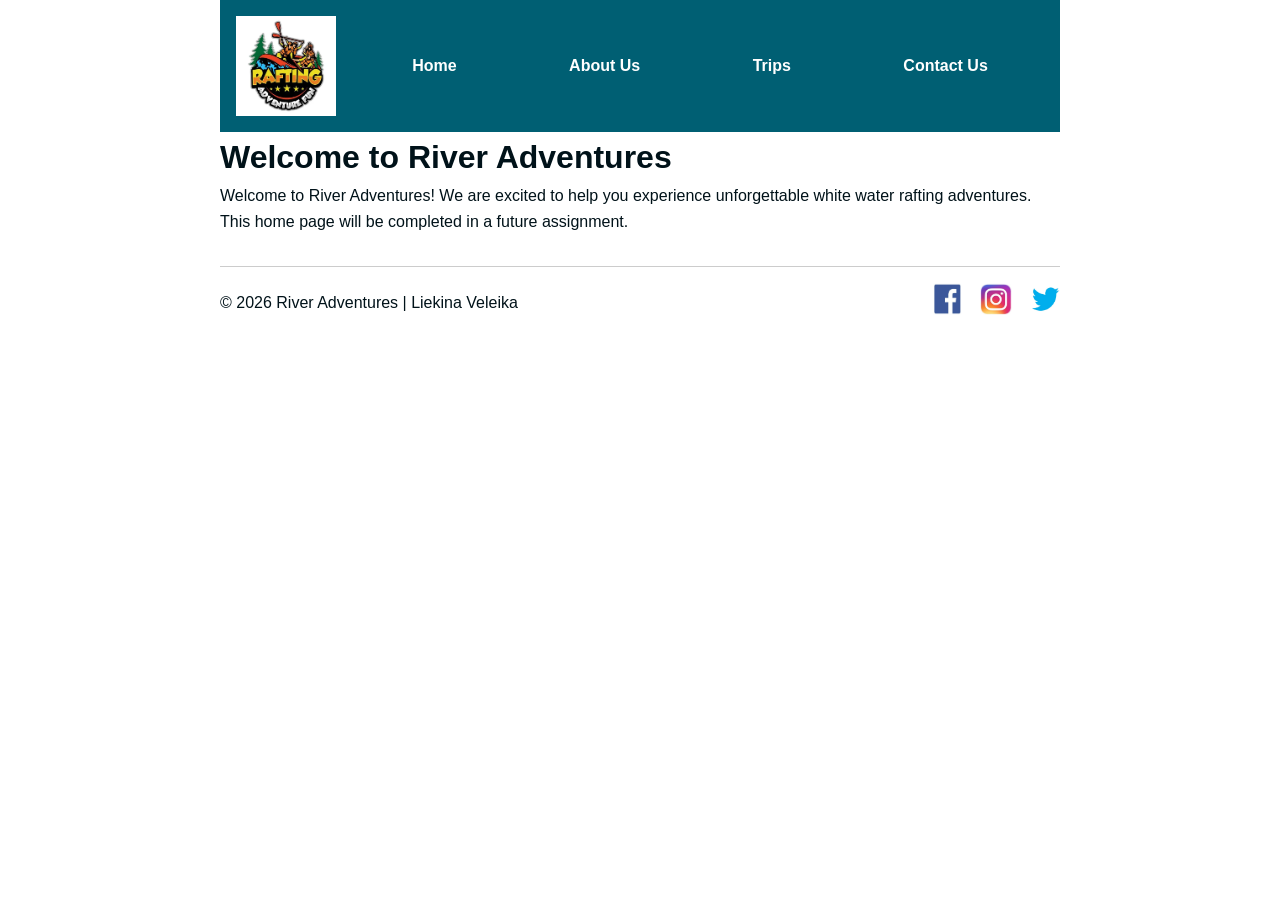
==== wwr/index.html @ 4239fdeb "Fix wwr folder tracking" ====
<!DOCTYPE html>
<html lang="en">

<head>
    <meta charset="UTF-8">
    <meta name="viewport" content="width=device-width, initial-scale=1.0">

    <title>River Adventures | Home</title>

    <meta name="description" content="Welcome to River Adventures, your destination for exciting white water rafting adventures.">

    <meta name="author" content="Lea Mei Vaka Tu'ipulotu">

    <link rel="stylesheet" href="styles/rafting.css">
</head>

<body>

<header>

    <img src="imagies/logo.png" alt="River Adventures Logo">

    <nav>
        <a href="index.html">Home</a>
        <a href="about.html">About Us</a>
        <a href="trips.html">Trips</a>
        <a href="contact.html">Contact Us</a>
    </nav>

</header>

<main>

    <h1>Welcome to River Adventures</h1>

    <p>
        Welcome to River Adventures! We are excited to help you experience
        unforgettable white water rafting adventures.
    </p>

    <p>
        This home page will be completed in a future assignment.
    </p>

</main>

<footer>

    <p>&copy; 2026 River Adventures | Liekina Veleika</p>

    <nav class="socialmedia">
        <a href="https://facebook.com">
            <img src="imagies/facebook.jpg" alt="Facebook">
        </a>

        <a href="https://instagram.com">
            <img src="imagies/insta.jpg" alt="Instagram">
        </a>

        <a href="https://twitter.com">
            <img src="imagies/twitter.jpg" alt="Twitter">
        </a>
    </nav>

</footer>

</body>
</html>
---- wwr/styles/rafting.css ----
:root {
    --primary-color: #005f73;
    --secondary-color: #0a9396;
    --accent1-color: #001219;
    --accent2-color: #94d2bd;

    --heading-font: Georgia, serif;
    --body-font: Arial, Helvetica, sans-serif;
}

* {
    margin: 0;
    padding: 0;
    box-sizing: border-box;
}

body {
    font-family: var(--body-font);
    color: var(--accent1-color);
    line-height: 1.6;
}

header,
main,
footer {
    width: 840px;
    margin: 0 auto;
}

header {
    display: grid;
    grid-template-columns: 120px 1fr;
    align-items: center;
    background-color: var(--primary-color);
    padding: 1rem;
}

header img {
    width: 100px;
}

nav {
    display: flex;
    justify-content: space-around;
}

nav a {
    color: white;
    text-decoration: none;
    font-weight: bold;
}

.hero {
    position: relative;
    margin-bottom: 2rem;
}

.hero img {
    display: block;
    width: 100%;
    height: auto;
}

.hero h1 {
    position: absolute;
    top: 20px;
    width: 100%;
    text-align: center;
    color: white;
    background-color: rgba(0, 0, 0, 0.6);
    padding: 1rem;
}

.hero article {
    position: absolute;
    bottom: 20px;
    left: 20px;
    right: 20px;
    background-color: rgba(148, 210, 189, 0.9);
    padding: 1rem;
}

.hero article img {
    float: right;
    width: 150px;
    margin-left: 1rem;
}

.history {
    padding: 2rem 0;
}

.history h2 {
    text-align: center;
    margin-bottom: 1rem;
}

.adventures {
    display: flex;
    justify-content: center;
    flex-wrap: wrap;
    gap: 20px;
    text-align: center;
    padding: 2rem 0;
}

.adventures h2 {
    width: 100%;
    margin-bottom: 1rem;
}

.adventures figure {
    width: 250px;
    margin: 0;
}

.adventures img {
    width: 250px;
    height: 180px;
    object-fit: cover;
    display: block;
    border-radius: 8px;
}

.adventures figcaption {
    margin-top: 8px;
    font-weight: bold;
}

footer {
    display: flex;
    justify-content: space-between;
    align-items: center;
    margin: 2rem auto;
    padding: 1rem 0;
    border-top: 1px solid #ccc;
}

.socialmedia {
    display: flex;
    gap: 1rem;
}

.socialmedia img {
    width: 32px;
    height: 32px;
}

.socialmedia a {
    text-decoration: none;
}
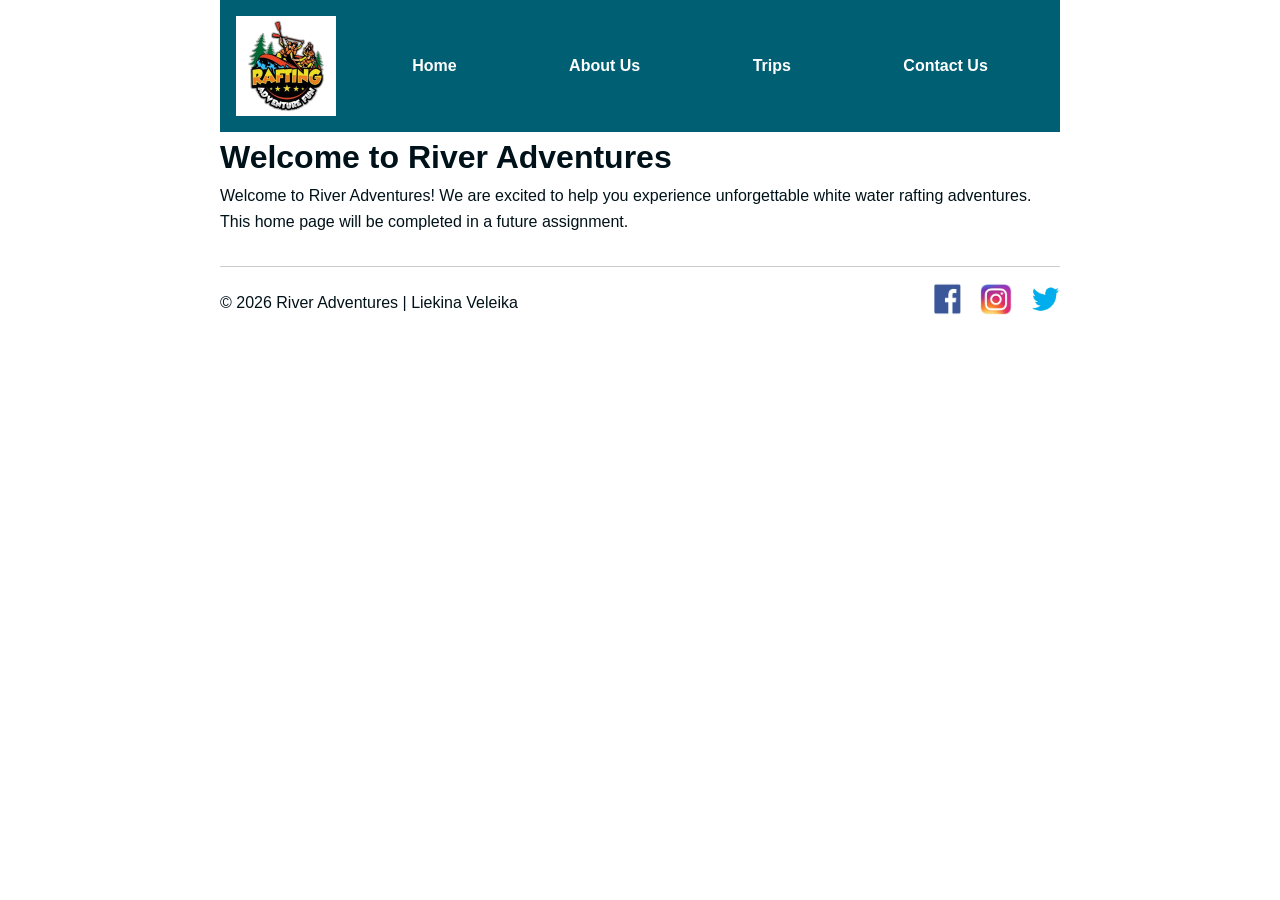
==== commit fa699d98: "Update profile photo" ====
--- a/wwr/index.html
+++ b/wwr/index.html
@@ -18,7 +18,7 @@
 
 <header>
 
-    <img src="imagies/logo.png" alt="River Adventures Logo">
+    <img src="images/logo.png" alt="River Adventures Logo">
 
     <nav>
         <a href="index.html">Home</a>
@@ -50,15 +50,15 @@
 
     <nav class="socialmedia">
         <a href="https://facebook.com">
-            <img src="imagies/facebook.jpg" alt="Facebook">
+            <img src="images/facebook.jpg" alt="Facebook">
         </a>
 
         <a href="https://instagram.com">
-            <img src="imagies/insta.jpg" alt="Instagram">
+            <img src="images/insta.jpg" alt="Instagram">
         </a>
 
         <a href="https://twitter.com">
-            <img src="imagies/twitter.jpg" alt="Twitter">
+            <img src="images/twitter.jpg" alt="Twitter">
         </a>
     </nav>
 
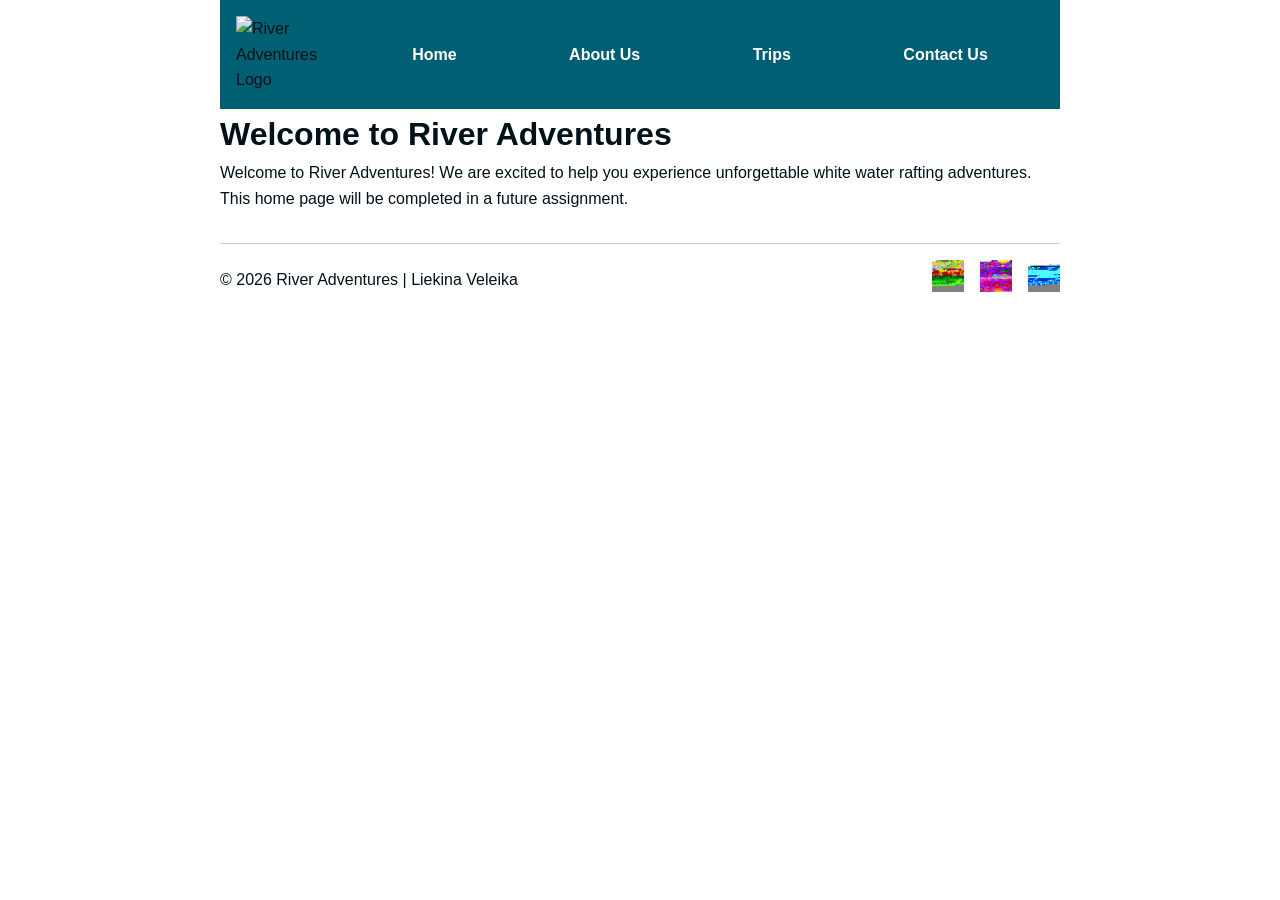
==== commit 5f2a69fa: "Change imagies folder name to images" ====
--- a/wwr/index.html
+++ b/wwr/index.html
@@ -65,4 +65,4 @@
 </footer>
 
 </body>
-</html>+</html>
--- a/wwr/styles/rafting.css
+++ b/wwr/styles/rafting.css
@@ -148,4 +148,4 @@
 
 .socialmedia a {
     text-decoration: none;
-}+}
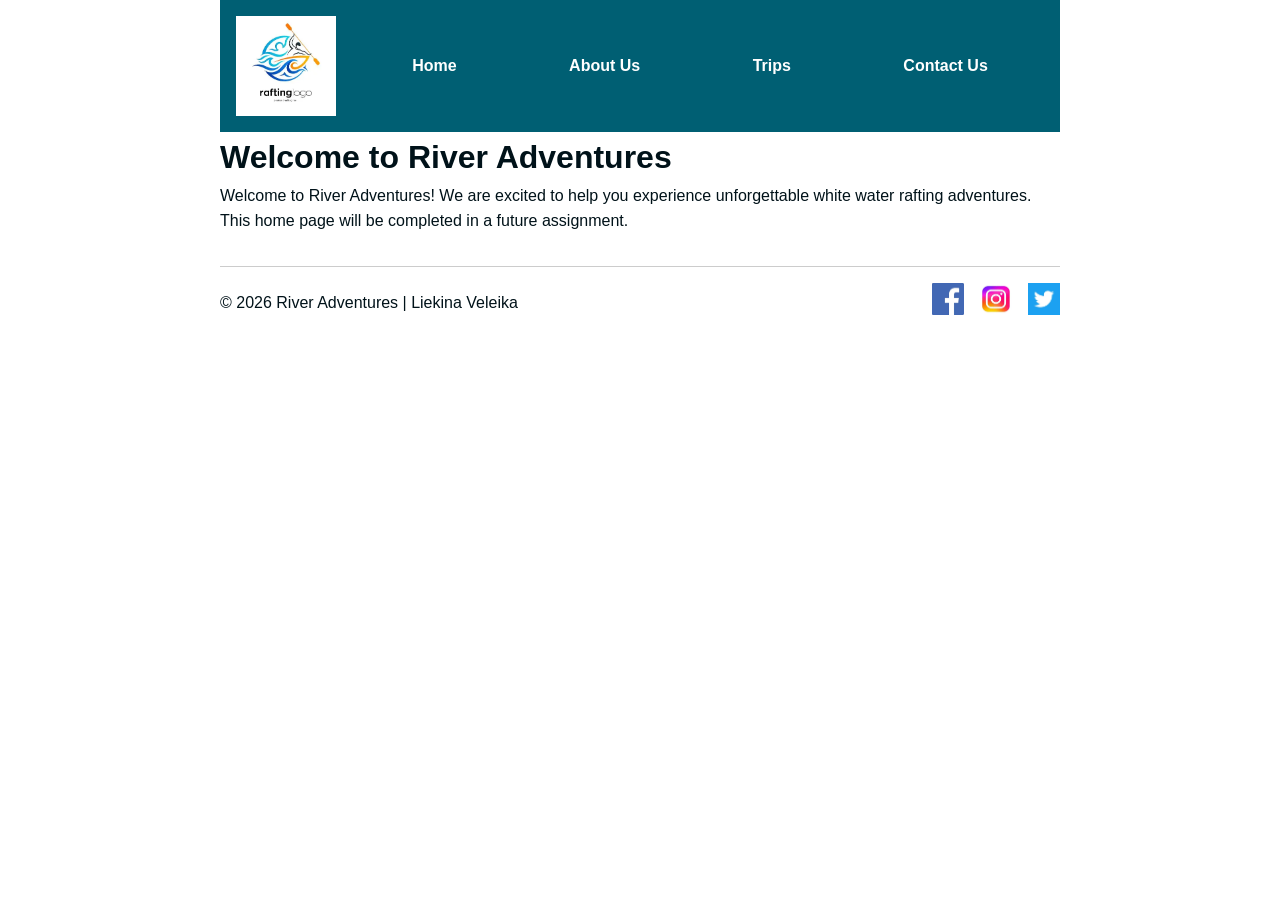
==== commit d14da3c9: "Replace rafting photos" ====
--- a/wwr/index.html
+++ b/wwr/index.html
@@ -50,15 +50,15 @@
 
     <nav class="socialmedia">
         <a href="https://facebook.com">
-            <img src="images/facebook.jpg" alt="Facebook">
+            <img src="images/facebook.png" alt="Facebook">
         </a>
 
         <a href="https://instagram.com">
-            <img src="images/insta.jpg" alt="Instagram">
+            <img src="images/instagram.png" alt="Instagram">
         </a>
 
         <a href="https://twitter.com">
-            <img src="images/twitter.jpg" alt="Twitter">
+            <img src="images/twitter.png" alt="Twitter">
         </a>
     </nav>
 
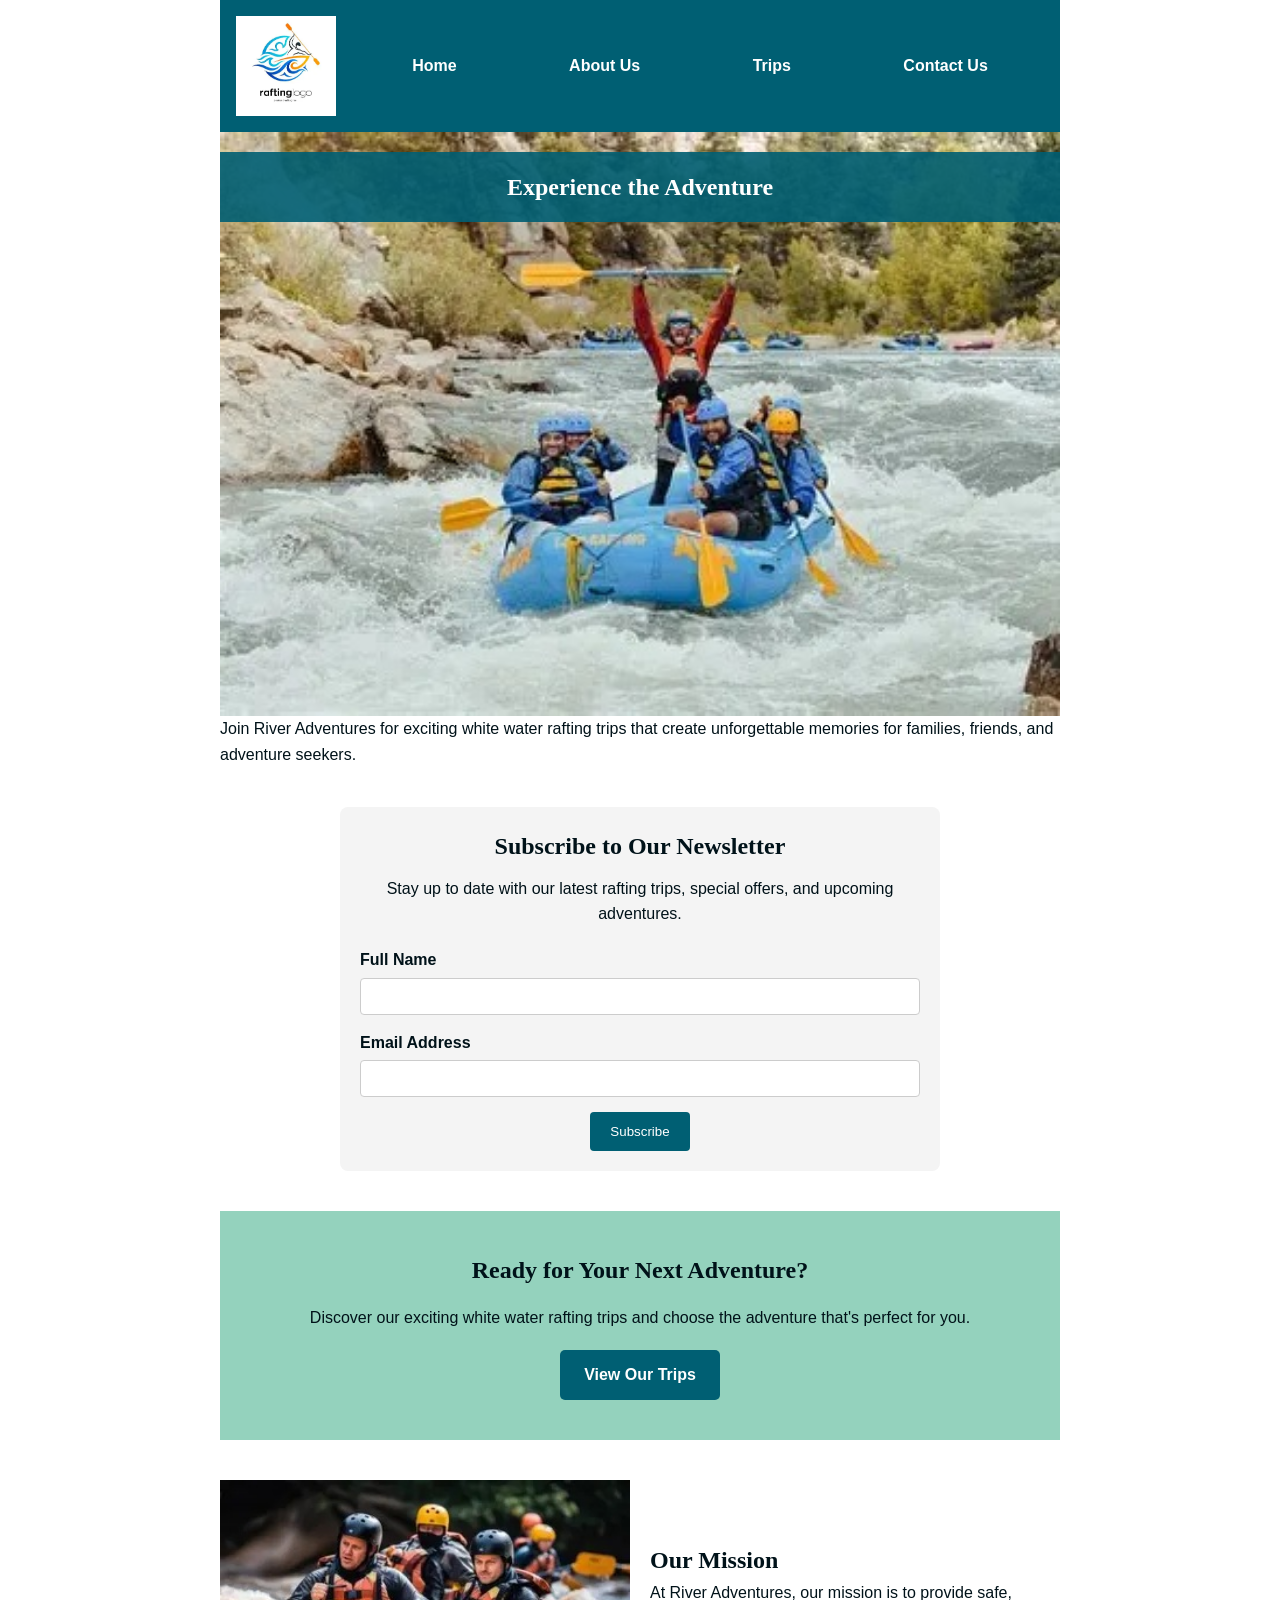
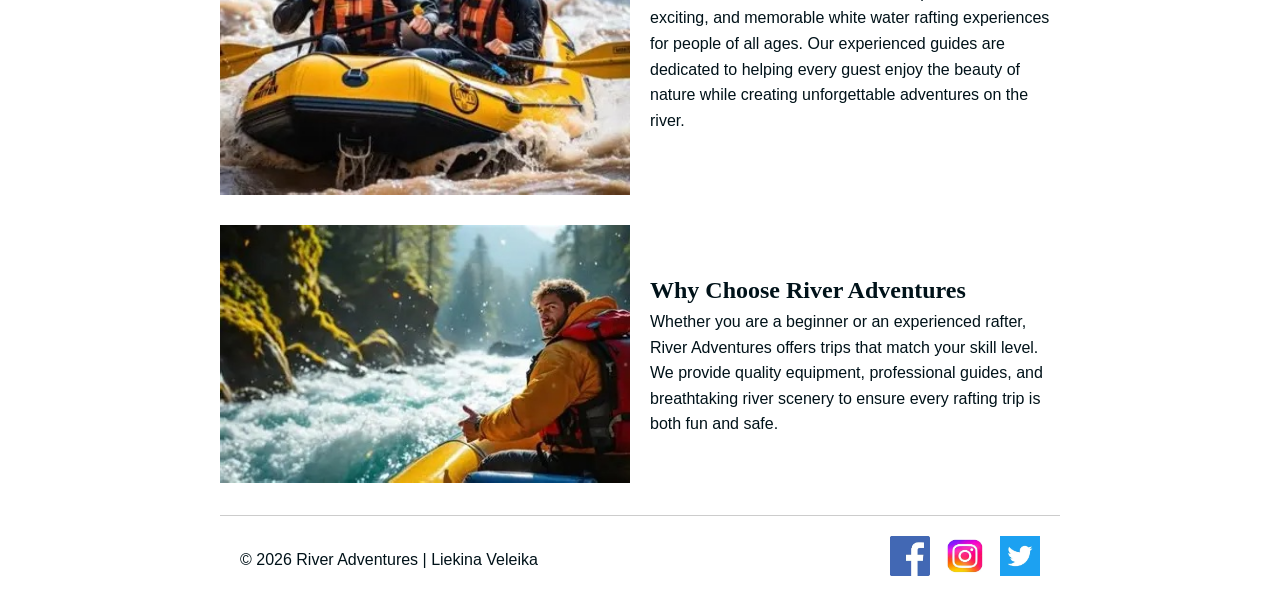
==== commit 42d8e41a: "Complete W06 rafting home and trips pages" ====
--- a/wwr/index.html
+++ b/wwr/index.html
@@ -9,7 +9,7 @@
 
     <meta name="description" content="Welcome to River Adventures, your destination for exciting white water rafting adventures.">
 
-    <meta name="author" content="Lea Mei Vaka Tu'ipulotu">
+    <meta name="author" content="Liekina Veleika">
 
     <link rel="stylesheet" href="styles/rafting.css">
 </head>
@@ -18,8 +18,7 @@
 
 <header>
 
-    <img src="images/logo.png" alt="River Adventures Logo">
-
+    <img class="logo" src="images/logo.png" alt="River Adventures Logo">
     <nav>
         <a href="index.html">Home</a>
         <a href="about.html">About Us</a>
@@ -31,16 +30,76 @@
 
 <main>
 
-    <h1>Welcome to River Adventures</h1>
+    <section class="hero">
+        <img src="images/hero.jpg" alt="People enjoying a white water rafting adventure">
 
-    <p>
-        Welcome to River Adventures! We are excited to help you experience
-        unforgettable white water rafting adventures.
-    </p>
+        <h1>Experience the Adventure</h1>
 
-    <p>
-        This home page will be completed in a future assignment.
-    </p>
+        <p>
+            Join River Adventures for exciting white water rafting trips that
+            create unforgettable memories for families, friends, and adventure seekers.
+        </p>
+    </section>
+
+    <section class="newsletter">
+        <h2>Subscribe to Our Newsletter</h2>
+
+        <p>
+            Stay up to date with our latest rafting trips, special offers,
+            and upcoming adventures.
+        </p>
+
+        <form action="#" method="post">
+            <div class="form-item">
+                <label for="fullname">Full Name</label>
+                <input type="text" id="fullname" name="fullname" required>
+            </div>
+
+            <div class="form-item">
+                <label for="email">Email Address</label>
+                <input type="email" id="email" name="email" required>
+            </div>
+
+            <button type="submit">Subscribe</button>
+        </form>
+    </section>
+
+    <section class="cta">
+        <h2>Ready for Your Next Adventure?</h2>
+
+        <p>
+            Discover our exciting white water rafting trips and choose the adventure
+            that's perfect for you.
+        </p>
+
+        <a href="trips.html" class="cta-button">View Our Trips</a>
+    </section>
+
+    <section class="purpose">
+
+    <div class="purpose-card">
+        <img src="images/rafting-team.jpg" alt="Our Mission">
+
+        <div>
+            <h2>Our Mission</h2>
+            <p>
+                At River Adventures, our mission is to provide safe, exciting, and memorable white water rafting experiences for people of all ages. Our experienced guides are dedicated to helping every guest enjoy the beauty of nature while creating unforgettable adventures on the river.
+            </p>
+        </div>
+    </div>
+
+
+    <div class="purpose-card">
+        <img src="images/river-adventure.jpg" alt="Why Choose Us">
+
+        <div>
+            <h2>Why Choose River Adventures</h2>
+            <p>
+                Whether you are a beginner or an experienced rafter, River Adventures offers trips that match your skill level. We provide quality equipment, professional guides, and breathtaking river scenery to ensure every rafting trip is both fun and safe.
+            </p>
+        </div>
+    </div>
+    </section>
 
 </main>
 
@@ -50,19 +109,19 @@
 
     <nav class="socialmedia">
         <a href="https://facebook.com">
-            <img src="images/facebook.png" alt="Facebook">
+            <img src="images/facebook.png" alt="River Adventures Facebook page">
         </a>
 
         <a href="https://instagram.com">
-            <img src="images/instagram.png" alt="Instagram">
+            <img src="images/instagram.png" alt="River Adventures Instagram page">
         </a>
 
         <a href="https://twitter.com">
-            <img src="images/twitter.png" alt="Twitter">
+            <img src="images/twitter.png" alt="River Adventures Twitter page">
         </a>
     </nav>
 
 </footer>
 
 </body>
-</html>
+</html>
--- a/wwr/styles/rafting.css
+++ b/wwr/styles/rafting.css
@@ -1,11 +1,12 @@
 :root {
     --primary-color: #005f73;
-    --secondary-color: #0a9396;
+    --secondary-color: #005f73;
     --accent1-color: #001219;
     --accent2-color: #94d2bd;
-
     --heading-font: Georgia, serif;
     --body-font: Arial, Helvetica, sans-serif;
+    --white: #ffffff;
+    --border-color: #cccccc;
 }
 
 * {
@@ -18,6 +19,16 @@
     font-family: var(--body-font);
     color: var(--accent1-color);
     line-height: 1.6;
+    background-color: var(--white);
+}
+
+h1,
+h2,
+h3,
+h4,
+h5,
+h6 {
+    font-family: var(--heading-font);
 }
 
 header,
@@ -45,10 +56,19 @@
 }
 
 nav a {
-    color: white;
+    color: var(--white);
     text-decoration: none;
     font-weight: bold;
 }
+
+nav a:hover,
+nav a:focus {
+    color: var(--accent2-color);
+    text-decoration: underline;
+    outline: none;
+}
+
+/* Hero */
 
 .hero {
     position: relative;
@@ -56,9 +76,8 @@
 }
 
 .hero img {
+    width: 100%;
     display: block;
-    width: 100%;
-    height: auto;
 }
 
 .hero h1 {
@@ -66,8 +85,8 @@
     top: 20px;
     width: 100%;
     text-align: center;
+    background: rgba(0,95,115,.9);
     color: white;
-    background-color: rgba(0, 0, 0, 0.6);
     padding: 1rem;
 }
 
@@ -76,7 +95,8 @@
     bottom: 20px;
     left: 20px;
     right: 20px;
-    background-color: rgba(148, 210, 189, 0.9);
+    background-color: rgba(255, 255, 255, 0.95);
+    color: var(--accent1-color);
     padding: 1rem;
 }
 
@@ -86,7 +106,12 @@
     margin-left: 1rem;
 }
 
+/* History */
+
 .history {
+    display: grid;
+    grid-template-columns: 1fr;
+    gap: 1rem;
     padding: 2rem 0;
 }
 
@@ -95,13 +120,19 @@
     margin-bottom: 1rem;
 }
 
+.history p {
+    text-align: justify;
+}
+
+/* Adventures */
+
 .adventures {
     display: flex;
+    flex-wrap: wrap;
     justify-content: center;
-    flex-wrap: wrap;
     gap: 20px;
-    text-align: center;
     padding: 2rem 0;
+    text-align: center;
 }
 
 .adventures h2 {
@@ -111,14 +142,12 @@
 
 .adventures figure {
     width: 250px;
-    margin: 0;
 }
 
 .adventures img {
     width: 250px;
     height: 180px;
     object-fit: cover;
-    display: block;
     border-radius: 8px;
 }
 
@@ -127,25 +156,322 @@
     font-weight: bold;
 }
 
+/* Contact Information and Map */
+
+.contact-layout {
+    display: grid;
+    grid-template-columns: 1fr 1fr;
+    gap: 30px;
+    margin: 2rem auto;
+    align-items: stretch;
+}
+
+/* Company Information Box */
+
+.contact-info {
+    background-color: #f4f4f4;
+    padding: 20px;
+    border-radius: 8px;
+    height: 400px;
+    display: flex;
+    flex-direction: column;
+    justify-content: center;
+    text-align: left;
+}
+
+.contact-info h1 {
+    margin-bottom: 1rem;
+    text-align: center;
+}
+
+.contact-info p {
+    margin: 0.5rem 0;
+}
+
+/* Map Box */
+
+.map {
+    height: 400px;
+}
+
+.map iframe {
+    width: 100%;
+    height: 100%;
+    border: none;
+    border-radius: 8px;
+}
+
+/* Contact Form */
+
+.contact-form h2 {
+    margin-bottom: 15px;
+}
+
+.contact-form form {
+    display: flex;
+    flex-direction: column;
+    gap: 15px;
+}
+
+.contact-form input,
+.contact-form textarea {
+    padding: 10px;
+    font-size: 1rem;
+}
+
+.contact-form textarea {
+    resize: vertical;
+}
+
+.contact-form button {
+    background-color: var(--primary-color);
+    color: white;
+    border: none;
+    padding: 12px;
+    cursor: pointer;
+    font-size: 1rem;
+}
+
+.contact-form button:hover {
+    background-color: var(--secondary-color);
+}
+
+/* Employees */
+
+.employees {
+    display: flex;
+    flex-wrap: wrap;
+    justify-content: space-around;
+    gap: 25px;
+    text-align: center;
+    margin: 3rem auto;
+}
+
+.employees h2 {
+    width: 100%;
+    margin-bottom: 20px;
+}
+
+.employees figure {
+    margin: 0;
+}
+
+.employees img {
+    width: 220px;
+    height: 220px;
+    object-fit: cover;
+    border: 3px solid var(--accent2-color);
+    border-radius: 10px;
+}
+
+.employees figcaption {
+    margin-top: 10px;
+    font-weight: bold;
+}
+
+/* Footer */
+
 footer {
     display: flex;
     justify-content: space-between;
     align-items: center;
-    margin: 2rem auto;
-    padding: 1rem 0;
-    border-top: 1px solid #ccc;
+    border-top: 1px solid var(--border-color);
+    padding: 20px;
+    margin-top: 2rem;
 }
 
 .socialmedia {
     display: flex;
-    gap: 1rem;
-}
-
-.socialmedia img {
-    width: 32px;
-    height: 32px;
+    gap: 15px;
 }
 
 .socialmedia a {
     text-decoration: none;
 }
+
+.socialmedia img {
+    width: 40px;
+    height: 40px;
+}
+
+.newsletter {
+    max-width: 600px;
+    margin: 40px auto;
+    padding: 20px;
+    background-color: #f4f4f4;
+    border-radius: 8px;
+    text-align: center;
+}
+
+.newsletter h2 {
+    margin-bottom: 10px;
+}
+
+.newsletter p {
+    margin-bottom: 20px;
+}
+
+.newsletter .form-item {
+    display: flex;
+    flex-direction: column;
+    text-align: left;
+    margin-bottom: 15px;
+}
+
+.newsletter label {
+    margin-bottom: 5px;
+    font-weight: bold;
+}
+
+.newsletter input {
+    padding: 10px;
+    border: 1px solid #ccc;
+    border-radius: 4px;
+}
+
+.newsletter button {
+    padding: 12px 20px;
+    border: none;
+    border-radius: 4px;
+    background-color: #005f73;
+    color: white;
+    cursor: pointer;
+}
+
+.newsletter button:hover {
+    background-color: #0a9396;
+}
+
+.cta {
+    text-align: center;
+    padding: 40px 20px;
+    background-color: var(--accent2-color);
+    margin: 40px 0;
+}
+
+.cta h2 {
+    margin-bottom: 15px;
+}
+
+.cta p {
+    margin-bottom: 20px;
+}
+
+.cta-button {
+    display: inline-block;
+    padding: 12px 24px;
+    background-color: var(--primary-color);
+    color: white;
+    text-decoration: none;
+    border-radius: 5px;
+    font-weight: bold;
+}
+
+.cta-button:hover {
+    background-color: var(--secondary-color);
+}
+
+.purpose {
+    display: grid;
+    gap: 30px;
+}
+
+.purpose-card {
+    display: grid;
+    grid-template-columns: 1fr 1fr;
+    gap: 20px;
+    align-items: center;
+}
+
+.purpose-card img {
+    width: 100%;
+}
+
+.trips-hero{
+    text-align:center;
+    background-color:var(--accent2-color);
+    padding:40px;
+    margin-bottom:40px;
+}
+
+.trips-hero h1{
+    margin-bottom:15px;
+}
+
+.trips-hero p{
+    margin-bottom:20px;
+}
+
+.trip-grid{
+    display:grid;
+    grid-template-columns:repeat(3,1fr);
+    gap:20px;
+    margin:40px 0;
+}
+
+.trip-card{
+    border:1px solid var(--border-color);
+    padding:15px;
+    text-align:center;
+    border-radius:8px;
+    background-color:#ffffff;
+}
+
+.trip-card img{
+    width:100%;
+    height:220px;
+    object-fit:cover;
+}
+
+.trip-table{
+    margin:40px 0;
+}
+
+.trip-table table{
+    width:100%;
+    border-collapse:collapse;
+}
+
+.trip-table th,
+.trip-table td{
+    border:1px solid #ccc;
+    padding:12px;
+    text-align:center;
+}
+
+.trip-table th{
+    background:#005f73;
+    color:white;
+}
+
+@media screen and (max-width: 700px){
+
+    header,
+    main,
+    footer{
+        width:100%;
+    }
+
+    header{
+        grid-template-columns:1fr;
+        text-align:center;
+    }
+
+    nav{
+        flex-direction:column;
+        gap:10px;
+    }
+
+    .trip-grid{
+        grid-template-columns:1fr;
+    }
+
+    .contact-layout{
+        grid-template-columns:1fr;
+    }
+
+    footer{
+        flex-direction:column;
+        gap:20px;
+    }
+}
